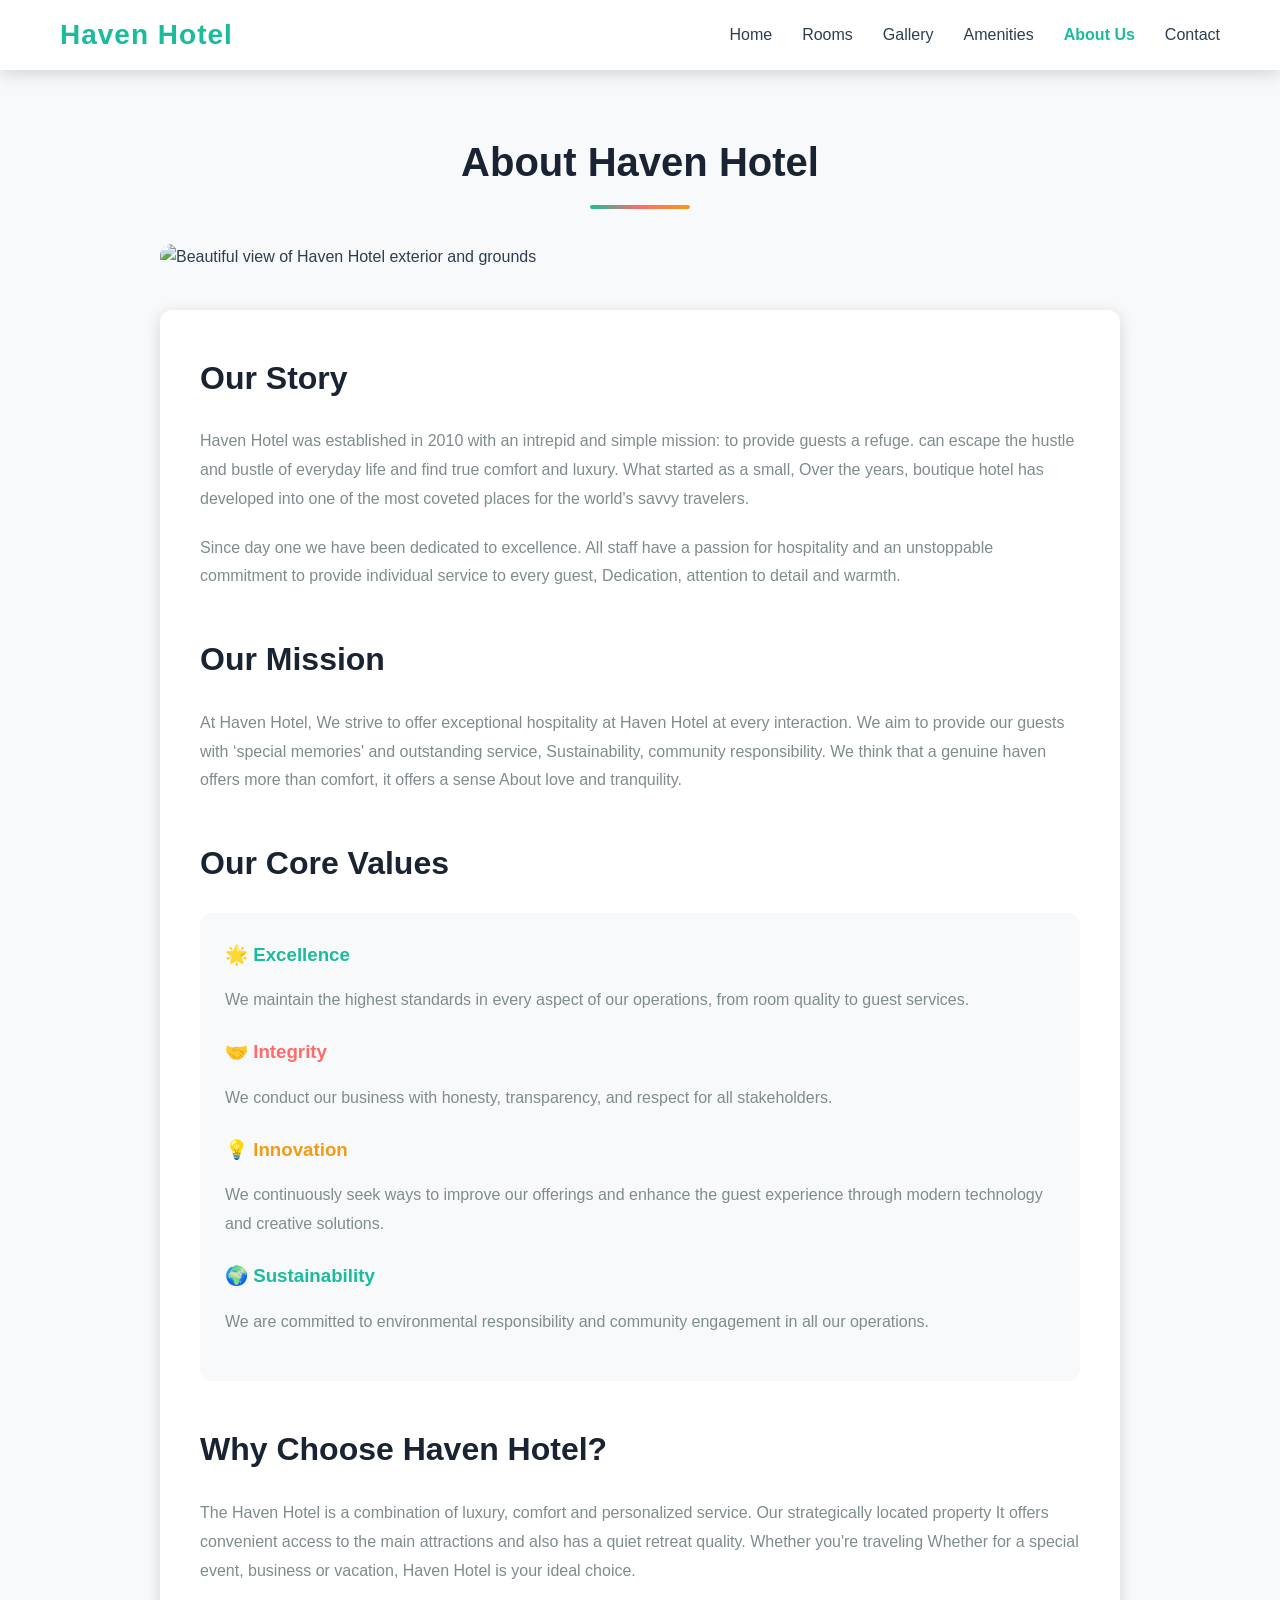
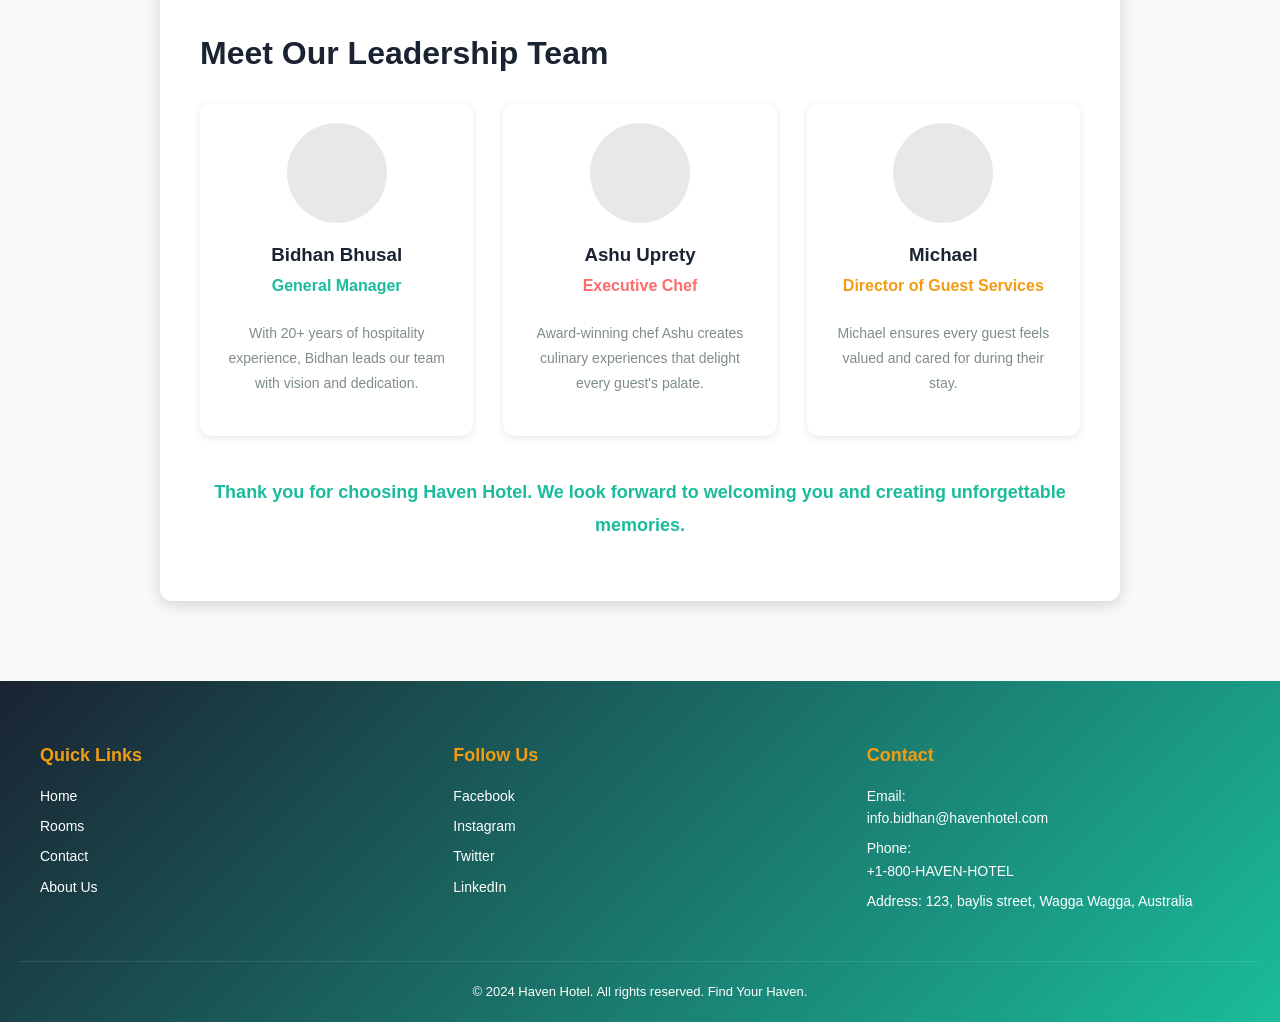
==== about.html @ 870aee04 "Haven Hotel Booking System - ICT726 Assessment 3" ====
<!DOCTYPE html>
<html lang="en">
<head>
    <meta charset="UTF-8">
    <meta name="viewport" content="width=device-width, initial-scale=1.0">
    <title>About Us - Haven Hotel</title>
    <link rel="stylesheet" href="css/styles.css">
</head>
<body>
    <!-- HEADER & NAVIGATION -->
    <header class="header">
        <div class="nav-container">
            <div class="logo">
                <h1>Haven Hotel</h1>
            </div>
            <nav class="navbar">
                <ul>
                   
                     <li><a href="index.html">Home</a></li>
                    <li><a href="rooms.html">Rooms</a></li>
                    <li><a href="gallery.html">Gallery</a></li>
                    <li><a href="amenities.html">Amenities</a></li>
                    <li><a href="about.html">About Us</a></li>
                    <li><a href="contact.html">Contact</a></li>
                </ul>
            </nav>
        </div>
    </header>

    <main>
        <div class="about-container">
            <h1 class="page-title">About Haven Hotel</h1>

            <img src="images/background.jpg" alt="Beautiful view of Haven Hotel exterior and grounds" style="width: 100%; height: 300px; object-fit: cover; border-radius: 12px; margin-bottom: 40px;">

            <!-- ABOUT CONTENT -->
            <div class="about-content">
                <h2>Our Story</h2>
                <p>
                    Haven Hotel was established in 2010 with an intrepid and simple mission: to provide guests a refuge. 
                    can escape the hustle and bustle of everyday life and find true comfort and luxury. What started as a small, 
                    Over the years, boutique hotel has developed into one of the most coveted places for the world's savvy travelers.
                </p>
                <p>
                   Since day one we have been dedicated to excellence. All staff have a passion 
                    for hospitality and an unstoppable commitment to provide individual service to every guest, 
                    Dedication, attention to detail and warmth.
                </p>

                <h2 style="margin-top: 40px;">Our Mission</h2>
                <p>
                    At Haven Hotel,  We strive to offer exceptional hospitality at Haven Hotel at every interaction. 
                    We aim to provide our guests with ‘special memories' and outstanding service, 
                    Sustainability, community responsibility. We think that a genuine haven offers more than comfort, it offers a sense 
                    About love and tranquility.
                </p>

                <h2 style="margin-top: 40px;">Our Core Values</h2>
                <div style="background: #f8f9fa; padding: 25px; border-radius: 12px; margin-top: 20px;">
                    <h3 style="color: #1abc9c; margin-bottom: 15px;">🌟 Excellence</h3>
                    <p style="margin-bottom: 20px;">We maintain the highest standards in every aspect of our operations, from room quality to guest services.</p>
                    
                    <h3 style="color: #ff6b6b; margin-bottom: 15px;">🤝 Integrity</h3>
                    <p style="margin-bottom: 20px;">We conduct our business with honesty, transparency, and respect for all stakeholders.</p>
                    
                    <h3 style="color: #f39c12; margin-bottom: 15px;">💡 Innovation</h3>
                    <p style="margin-bottom: 20px;">We continuously seek ways to improve our offerings and enhance the guest experience through modern technology and creative solutions.</p>
                    
                    <h3 style="color: #1abc9c; margin-bottom: 15px;">🌍 Sustainability</h3>
                    <p>We are committed to environmental responsibility and community engagement in all our operations.</p>
                </div>

                <h2 style="margin-top: 40px;">Why Choose Haven Hotel?</h2>
                <p>
                   The Haven Hotel is a combination of luxury, comfort and personalized service. Our strategically located property 
                    It offers convenient access to the main attractions and also has a quiet retreat quality. Whether you're traveling 
                    Whether for a special event, business or vacation, Haven Hotel is your ideal choice.
                </p>

                <h2 style="margin-top: 40px;">Meet Our Leadership Team</h2>
                <div style="display: grid; grid-template-columns: repeat(auto-fit, minmax(250px, 1fr)); gap: 30px; margin-top: 20px;">
                    <div style="background: white; padding: 20px; border-radius: 12px; box-shadow: 0 2px 8px rgba(0,0,0,0.1); text-align: center;">
                        <div style="width: 100px; height: 100px; background: #e8e8e8; border-radius: 50%; margin: 0 auto 15px;"></div>
                        <h3 style="color: #1a2332;">Bidhan Bhusal</h3>
                        <p style="color: #1abc9c; font-weight: 600;">General Manager</p>
                        <p style="color: #7f8c8d; font-size: 14px;">With 20+ years of hospitality experience, Bidhan leads our team with vision and dedication.</p>
                    </div>
                    
                    <div style="background: white; padding: 20px; border-radius: 12px; box-shadow: 0 2px 8px rgba(0,0,0,0.1); text-align: center;">
                        <div style="width: 100px; height: 100px; background: #e8e8e8; border-radius: 50%; margin: 0 auto 15px;"></div>
                        <h3 style="color: #1a2332;">Ashu Uprety</h3>
                        <p style="color: #ff6b6b; font-weight: 600;">Executive Chef</p>
                        <p style="color: #7f8c8d; font-size: 14px;">Award-winning chef Ashu creates culinary experiences that delight every guest's palate.</p>
                    </div>
                    
                    <div style="background: white; padding: 20px; border-radius: 12px; box-shadow: 0 2px 8px rgba(0,0,0,0.1); text-align: center;">
                        <div style="width: 100px; height: 100px; background: #e8e8e8; border-radius: 50%; margin: 0 auto 15px;"></div>
                        <h3 style="color: #1a2332;">Michael</h3>
                        <p style="color: #f39c12; font-weight: 600;">Director of Guest Services</p>
                        <p style="color: #7f8c8d; font-size: 14px;">Michael ensures every guest feels valued and cared for during their stay.</p>
                    </div>
                </div>

                <p style="margin-top: 40px; text-align: center; color: #1abc9c; font-size: 18px; font-weight: 600;">
                    Thank you for choosing Haven Hotel. We look forward to welcoming you and creating unforgettable memories.
                </p>
            </div>
        </div>
    </main>

    <!-- FOOTER -->
    <footer class="footer">
        <div class="footer-content">
            <div class="footer-section">
                <h4>Quick Links</h4>
                <ul>
                    <li><a href="index.html">Home</a></li>
                    <li><a href="rooms.html">Rooms</a></li>
                    <li><a href="contact.html">Contact</a></li>
                    <li><a href="about.html">About Us</a></li>
                </ul>
            </div>
            <div class="footer-section">
                <h4>Follow Us</h4>
                <ul>
                    <li><a href="#" target="_blank">Facebook</a></li>
                    <li><a href="#" target="_blank">Instagram</a></li>
                    <li><a href="#" target="_blank">Twitter</a></li>
                    <li><a href="#" target="_blank">LinkedIn</a></li>
                </ul>
            </div>
            <div class="footer-section">
                <h4>Contact</h4>
                <p>Email: <a href="mailto:info@havenhotel.com">info.bidhan@havenhotel.com</a></p>
                <p>Phone: <a href="tel:+18005848653">+1-800-HAVEN-HOTEL</a></p>
                <p>Address: 123, baylis street, Wagga Wagga, Australia </p>
            </div>
        </div>
        <div class="footer-bottom">
            <p>&copy; 2024 Haven Hotel. All rights reserved. Find Your Haven.</p>
        </div>
    </footer>

    <script src="js/script.js"></script>
</body>
</html>
---- css/styles.css ----
:root {
    --primary-teal: #1abc9c;
    --secondary-coral: #ff6b6b;
    --accent-gold: #f39c12;
    --dark-navy: #1a2332;
    --light-bg: #f8f9fa;
    --white: #ffffff;
    --text-dark: #2c3e50;
    --text-light: #7f8c8d;
    --border-color: #ecf0f1;
    
    --transition-speed: 0.3s ease;
    --shadow-sm: 0 2px 8px rgba(0, 0, 0, 0.1);
    --shadow-md: 0 4px 16px rgba(0, 0, 0, 0.15);
    --shadow-lg: 0 8px 32px rgba(0, 0, 0, 0.2);
}

* {
    margin: 0;
    padding: 0;
    box-sizing: border-box;
}

html {
    scroll-behavior: smooth;
}

body {
    font-family: 'Segoe UI', Tahoma, Geneva, Verdana, sans-serif;
    line-height: 1.6;
    color: var(--text-dark);
    background-color: var(--light-bg);
}

.header {
    background-color: var(--white);
    box-shadow: var(--shadow-md);
    position: sticky;
    top: 0;
    z-index: 100;
}

.nav-container {
    max-width: 1200px;
    margin: 0 auto;
    padding: 0 20px;
    display: flex;
    justify-content: space-between;
    align-items: center;
    height: 70px;
}

.logo h1 {
    color: var(--primary-teal);
    font-size: 28px;
    font-weight: 700;
    letter-spacing: 1px;
}

.navbar ul {
    list-style: none;
    display: flex;
    gap: 30px;
}

.navbar a {
    text-decoration: none;
    color: var(--text-dark);
    font-weight: 500;
    transition: color var(--transition-speed);
    position: relative;
}

.navbar a::after {
    content: '';
    position: absolute;
    bottom: -5px;
    left: 0;
    width: 0;
    height: 3px;
    background: linear-gradient(90deg, var(--primary-teal), var(--secondary-coral));
    transition: width var(--transition-speed);
}

.navbar a:hover {
    color: var(--primary-teal);
}

.navbar a:hover::after {
    width: 100%;
}

.first {
    position: relative;
    height: 500px;
    overflow: hidden;
}

.first img {
    width: 100%;
    height: 100%;
    object-fit: cover;
    display: block;
}

.first-content {
    position: absolute;
    top: 50%;
    left: 50%;
    transform: translate(-50%, -50%);
    text-align: center;
    color: var(--white);
    width: 90%;
    max-width: 600px;
    z-index: 10;
    background: rgba(26, 35, 50, 0.6);
    padding: 40px;
    border-radius: 12px;
    backdrop-filter: blur(5px);
}

.first-content h1 {
    font-size: 48px;
    font-weight: 700;
    margin-bottom: 15px;
    text-shadow: 2px 2px 4px rgba(0, 0, 0, 0.3);
}

.first-content p {
    font-size: 20px;
    margin-bottom: 30px;
    text-shadow: 1px 1px 2px rgba(0, 0, 0, 0.3);
}

.cta-button {
    background: linear-gradient(135deg, var(--primary-teal), var(--accent-gold));
    color: var(--white);
    border: none;
    padding: 15px 40px;
    font-size: 16px;
    font-weight: 600;
    border-radius: 8px;
    cursor: pointer;
    transition: all var(--transition-speed);
    box-shadow: var(--shadow-md);
    text-transform: uppercase;
    letter-spacing: 1px;
}

.cta-button:hover {
    transform: translateY(-3px);
    box-shadow: 0 8px 24px rgba(26, 177, 156, 0.4);
}

.cta-button:active {
    transform: translateY(-1px);
}

.description {
    max-width: 1000px;
    margin: 60px auto;
    padding: 0 20px;
    text-align: center;
}

.description h2 {
    font-size: 36px;
    color: var(--dark-navy);
    margin-bottom: 20px;
    position: relative;
    display: inline-block;
}

.description h2::after {
    content: '';
    position: absolute;
    bottom: -10px;
    left: 50%;
    transform: translateX(-50%);
    width: 80px;
    height: 4px;
    background: linear-gradient(90deg, var(--primary-teal), var(--secondary-coral), var(--accent-gold));
    border-radius: 2px;
}

.description p {
    font-size: 18px;
    color: var(--text-light);
    line-height: 1.8;
    margin-top: 30px;
}

.features {
    max-width: 1200px;
    margin: 60px auto;
    padding: 0 20px;
    display: grid;
    grid-template-columns: repeat(auto-fit, minmax(300px, 1fr));
    gap: 30px;
}

.feature-card {
    background: var(--white);
    border-radius: 12px;
    overflow: hidden;
    box-shadow: var(--shadow-sm);
    transition: all var(--transition-speed);
    cursor: pointer;
}

.feature-card:hover {
    transform: translateY(-8px);
    box-shadow: var(--shadow-lg);
}

.feature-card img {
    width: 100%;
    height: 200px;
    object-fit: cover;
    display: block;
    transition: transform var(--transition-speed);
}

.feature-card:hover img {
    transform: scale(1.08);
}

.feature-card h3 {
    font-size: 22px;
    color: var(--dark-navy);
    padding: 20px 20px 10px;
    background: linear-gradient(135deg, rgba(26, 177, 156, 0.05), rgba(255, 107, 107, 0.05));
}

.feature-card p {
    color: var(--text-light);
    padding: 0 20px 20px;
    font-size: 15px;
}

.rooms-container {
    max-width: 1200px;
    margin: 60px auto;
    padding: 0 20px;
}

.page-title {
    text-align: center;
    font-size: 40px;
    color: var(--dark-navy);
    margin-bottom: 50px;
    position: relative;
    display: inline-block;
    width: 100%;
}

.page-title::after {
    content: '';
    position: absolute;
    bottom: -15px;
    left: 50%;
    transform: translateX(-50%);
    width: 100px;
    height: 4px;
    background: linear-gradient(90deg, var(--primary-teal), var(--secondary-coral), var(--accent-gold));
    border-radius: 2px;
}

.rooms-grid {
    display: grid;
    grid-template-columns: repeat(auto-fit, minmax(320px, 1fr));
    gap: 40px;
    margin-top: 60px;
}

.room-card {
    background: var(--white);
    border-radius: 12px;
    overflow: hidden;
    box-shadow: var(--shadow-sm);
    transition: all var(--transition-speed);
}

.room-card:hover {
    transform: translateY(-10px);
    box-shadow: var(--shadow-lg);
}

.room-image {
    width: 100%;
    height: 250px;
    object-fit: cover;
    display: block;
    transition: transform var(--transition-speed);
}

.room-card:hover .room-image {
    transform: scale(1.1);
}

.room-info {
    padding: 25px;
}

.room-info h3 {
    font-size: 24px;
    color: var(--dark-navy);
    margin-bottom: 10px;
}

.room-price {
    font-size: 28px;
    color: var(--primary-teal);
    font-weight: 700;
    margin-bottom: 15px;
}

.room-description {
    color: var(--text-light);
    font-size: 14px;
    line-height: 1.6;
    margin-bottom: 20px;
}

.book-button {
    background: linear-gradient(135deg, var(--secondary-coral), var(--primary-teal));
    color: var(--white);
    border: none;
    padding: 12px 30px;
    font-size: 14px;
    font-weight: 600;
    border-radius: 8px;
    cursor: pointer;
    transition: all var(--transition-speed);
    width: 100%;
}

.book-button:hover {
    transform: scale(1.02);
    box-shadow: 0 4px 16px rgba(255, 107, 107, 0.4);
}

/* ============================================
   GALLERY PAGE
   ============================================ */

.gallery-container {
    max-width: 1200px;
    margin: 60px auto;
    padding: 0 20px;
}

.main-image {
    width: 100%;
    height: 400px;
    object-fit: cover;
    border-radius: 12px;
    box-shadow: var(--shadow-lg);
    margin-bottom: 30px;
    transition: transform var(--transition-speed);
}

.thumbnails {
    display: grid;
    grid-template-columns: repeat(auto-fit, minmax(150px, 1fr));
    gap: 15px;
}

.thumbnail {
    width: 100%;
    height: 120px;
    object-fit: cover;
    border-radius: 8px;
    cursor: pointer;
    border: 3px solid var(--border-color);
    transition: all var(--transition-speed);
    opacity: 0.7;
}

.thumbnail:hover,
.thumbnail.active {
    border-color: var(--primary-teal);
    opacity: 1;
    transform: scale(1.05);
    box-shadow: 0 0 12px rgba(26, 177, 156, 0.5);
}

.contact-container {
    max-width: 1000px;
    margin: 60px auto;
    padding: 0 20px;
    display: grid;
    grid-template-columns: 1fr 1fr;
    gap: 50px;
}

.contact-info h3 {
    font-size: 24px;
    color: var(--dark-navy);
    margin-bottom: 20px;
}

.contact-info p {
    color: var(--text-light);
    margin-bottom: 15px;
    font-size: 16px;
}

.social-links {
    display: flex;
    gap: 15px;
    margin-top: 20px;
}

.social-links a {
    width: 45px;
    height: 45px;
    border-radius: 50%;
    background: linear-gradient(135deg, var(--primary-teal), var(--accent-gold));
    color: var(--white);
    display: flex;
    align-items: center;
    justify-content: center;
    text-decoration: none;
    transition: all var(--transition-speed);
    font-weight: bold;
}

.social-links a:hover {
    transform: translateY(-4px);
    box-shadow: 0 8px 16px rgba(26, 177, 156, 0.4);
}

/* CONTACT FORM */

.contact-form {
    background: var(--white);
    padding: 30px;
    border-radius: 12px;
    box-shadow: var(--shadow-md);
}

.form-group {
    margin-bottom: 20px;
}

.form-group label {
    display: block;
    margin-bottom: 8px;
    color: var(--dark-navy);
    font-weight: 600;
}

.form-group input,
.form-group textarea {
    width: 100%;
    padding: 12px;
    border: 2px solid var(--border-color);
    border-radius: 8px;
    font-size: 14px;
    font-family: inherit;
    transition: all var(--transition-speed);
}

.form-group input:focus,
.form-group textarea:focus {
    outline: none;
    border-color: var(--primary-teal);
    box-shadow: 0 0 0 3px rgba(26, 177, 156, 0.1);
    transform: translateY(-2px);
}

.form-group textarea {
    resize: vertical;
    min-height: 120px;
}

.submit-button {
    background: linear-gradient(135deg, var(--primary-teal), var(--secondary-coral));
    color: var(--white);
    border: none;
    padding: 14px 40px;
    font-size: 16px;
    font-weight: 600;
    border-radius: 8px;
    cursor: pointer;
    transition: all var(--transition-speed);
    width: 100%;
    text-transform: uppercase;
    letter-spacing: 1px;
}

.submit-button:hover {
    transform: translateY(-2px);
    box-shadow: 0 8px 20px rgba(26, 177, 156, 0.4);
}

.submit-button:active {
    transform: translateY(0);
}

.form-message {
    padding: 12px;
    border-radius: 8px;
    margin-top: 15px;
    display: none;
    font-weight: 500;
}

.form-message.success {
    background-color: #d4edda;
    color: #155724;
    border: 1px solid #c3e6cb;
    display: block;
}

.form-message.error {
    background-color: #f8d7da;
    color: #721c24;
    border: 1px solid #f5c6cb;
    display: block;
}

/* ============================================
   AMENITIES PAGE
   ============================================ */

.amenities-container {
    max-width: 1200px;
    margin: 60px auto;
    padding: 0 20px;
}

.amenities-grid {
    display: grid;
    grid-template-columns: repeat(auto-fit, minmax(280px, 1fr));
    gap: 30px;
    margin-top: 60px;
}

.amenity-card {
    background: var(--white);
    padding: 30px;
    border-radius: 12px;
    text-align: center;
    box-shadow: var(--shadow-sm);
    transition: all var(--transition-speed);
    border-left: 4px solid var(--primary-teal);
}

.amenity-card:nth-child(2) {
    border-left-color: var(--secondary-coral);
}

.amenity-card:nth-child(3) {
    border-left-color: var(--accent-gold);
}

.amenity-card:nth-child(4) {
    border-left-color: var(--primary-teal);
}

.amenity-card:hover {
    transform: translateY(-8px);
    box-shadow: var(--shadow-lg);
}

.amenity-icon {
    font-size: 48px;
    margin-bottom: 15px;
}

.amenity-card h3 {
    font-size: 22px;
    color: var(--dark-navy);
    margin-bottom: 10px;
}

.amenity-card p {
    color: var(--text-light);
    font-size: 14px;
    line-height: 1.6;
}

/* ============================================
   ABOUT PAGE
   ============================================ */

.about-container {
    max-width: 1000px;
    margin: 60px auto;
    padding: 0 20px;
}

.about-content {
    background: var(--white);
    padding: 40px;
    border-radius: 12px;
    box-shadow: var(--shadow-md);
    line-height: 1.8;
}

.about-content h2 {
    font-size: 32px;
    color: var(--dark-navy);
    margin-bottom: 20px;
}

.about-content p {
    color: var(--text-light);
    margin-bottom: 20px;
    font-size: 16px;
}

/* FOOTER
 */

.footer {
    background: linear-gradient(135deg, var(--dark-navy), var(--primary-teal));
    color: var(--white);
    margin-top: 80px;
    padding: 60px 20px 20px;
}

.footer-content {
    max-width: 1200px;
    margin: 0 auto;
    display: grid;
    grid-template-columns: repeat(auto-fit, minmax(250px, 1fr));
    gap: 40px;
    margin-bottom: 40px;
}

.footer-section h4 {
    font-size: 18px;
    margin-bottom: 15px;
    color: var(--accent-gold);
}

.footer-section ul {
    list-style: none;
}

.footer-section a {
    color: var(--white);
    text-decoration: none;
    font-size: 14px;
    transition: color var(--transition-speed);
    display: block;
    margin-bottom: 8px;
}

.footer-section a:hover {
    color: var(--accent-gold);
}

.footer-section p {
    font-size: 14px;
    margin-bottom: 8px;
}

.footer-bottom {
    text-align: center;
    padding-top: 20px;
    border-top: 1px solid rgba(255, 255, 255, 0.1);
    font-size: 13px;
}

/* Tablets RESPONSIVE DESIGN (Media Queries) */
@media (max-width: 768px) {
    .nav-container {
        flex-direction: column;
        height: auto;
        padding: 15px 20px;
    }

    .navbar ul {
        gap: 15px;
        flex-wrap: wrap;
        justify-content: center;
        margin-top: 15px;
    }

    .hero {
        height: 350px;
    }

    .hero-content {
        padding: 30px;
    }

    .hero-content h1 {
        font-size: 32px;
    }

    .hero-content p {
        font-size: 16px;
    }

    .contact-container {
        grid-template-columns: 1fr;
        gap: 30px;
    }

    .features,
    .rooms-grid,
    .amenities-grid {
        grid-template-columns: 1fr;
    }

    .description h2,
    .page-title {
        font-size: 28px;
    }
}


@media (max-width: 480px) {
    .logo h1 {
        font-size: 20px;
    }

    .navbar ul {
        gap: 10px;
    }

    .navbar a {
        font-size: 13px;
    }

    .hero {
        height: 280px;
    }

    .hero-content {
        padding: 20px;
        width: 95%;
    }

    .hero-content h1 {
        font-size: 24px;
    }

    .hero-content p {
        font-size: 14px;
    }

    .cta-button {
        padding: 12px 25px;
        font-size: 14px;
    }

    .description h2,
    .page-title {
        font-size: 22px;
    }

    .description p {
        font-size: 15px;
    }

    .room-card,
    .feature-card,
    .amenity-card {
        padding: 15px;
    }

    .contact-form {
        padding: 20px;
    }

    .footer-content {
        gap: 20px;
    }
}

a:focus,
button:focus,
input:focus,
textarea:focus {
    outline: 3px solid var(--primary-teal);
    outline-offset: 2px;
}

/* Reduced motion */
@media (prefers-reduced-motion: reduce) {
    * {
        animation-duration: 0.01ms !important;
        animation-iteration-count: 1 !important;
        transition-duration: 0.01ms !important;
    }
}
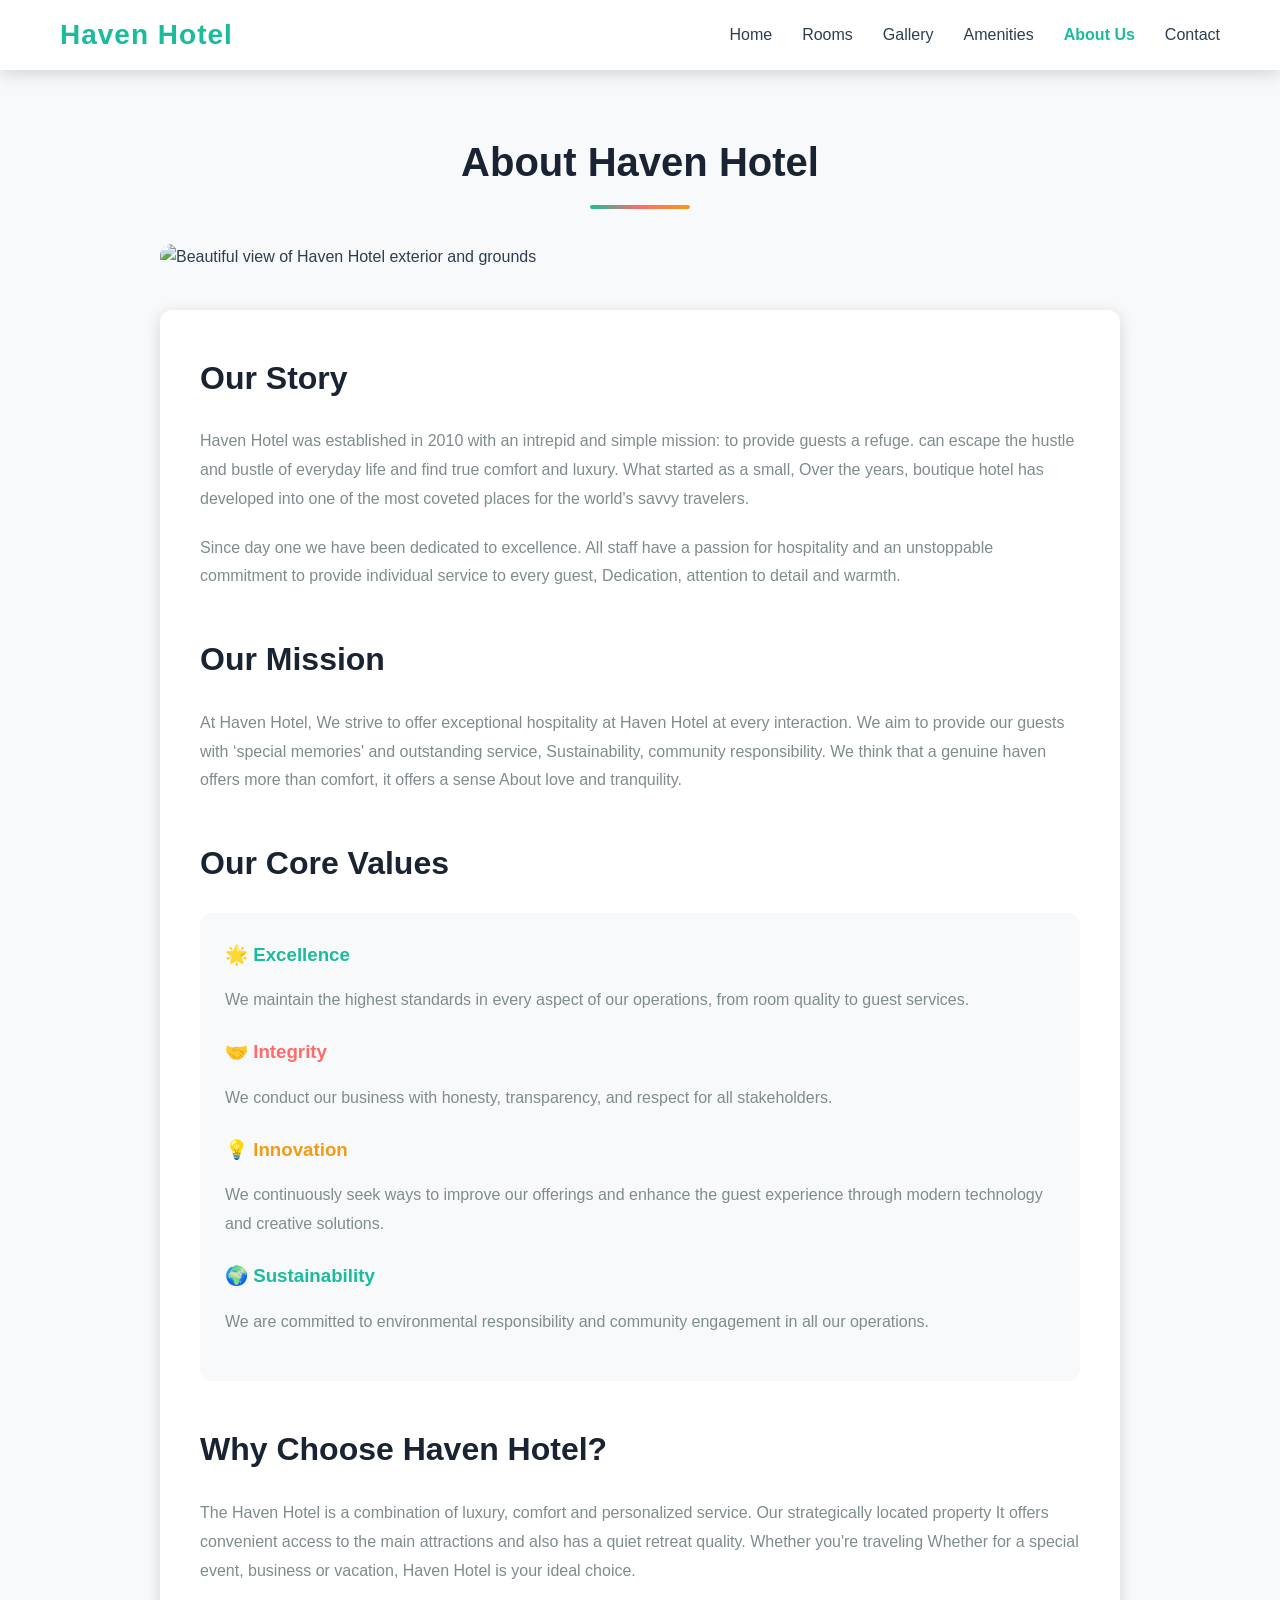
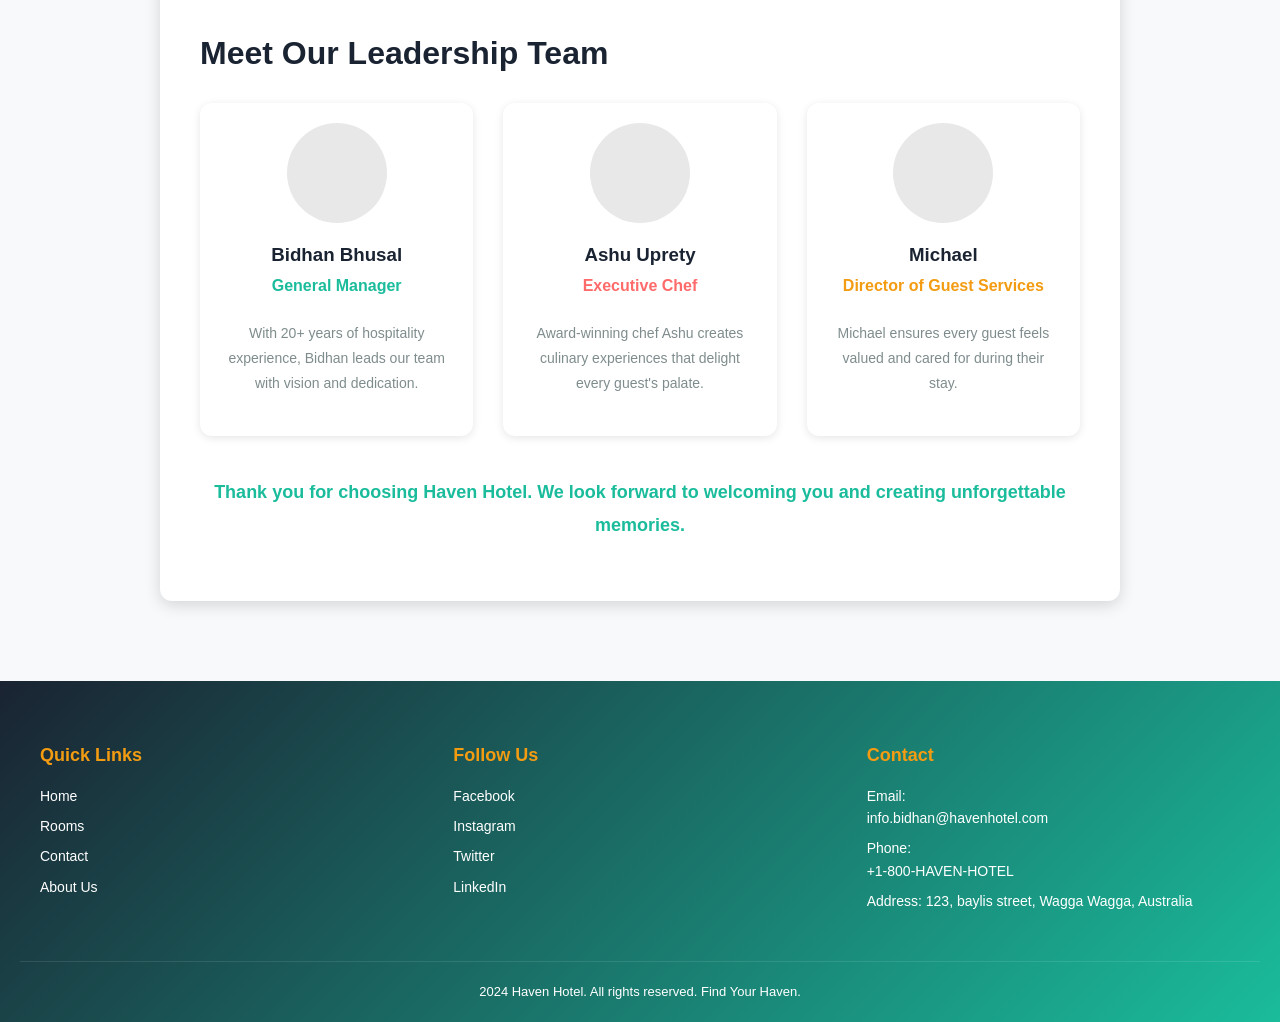
==== commit c8047883: "Update website code with customizations" ====
--- a/about.html
+++ b/about.html
@@ -137,7 +137,7 @@
             </div>
         </div>
         <div class="footer-bottom">
-            <p>&copy; 2024 Haven Hotel. All rights reserved. Find Your Haven.</p>
+            <p>2024 Haven Hotel. All rights reserved. Find Your Haven.</p>
         </div>
     </footer>
 
